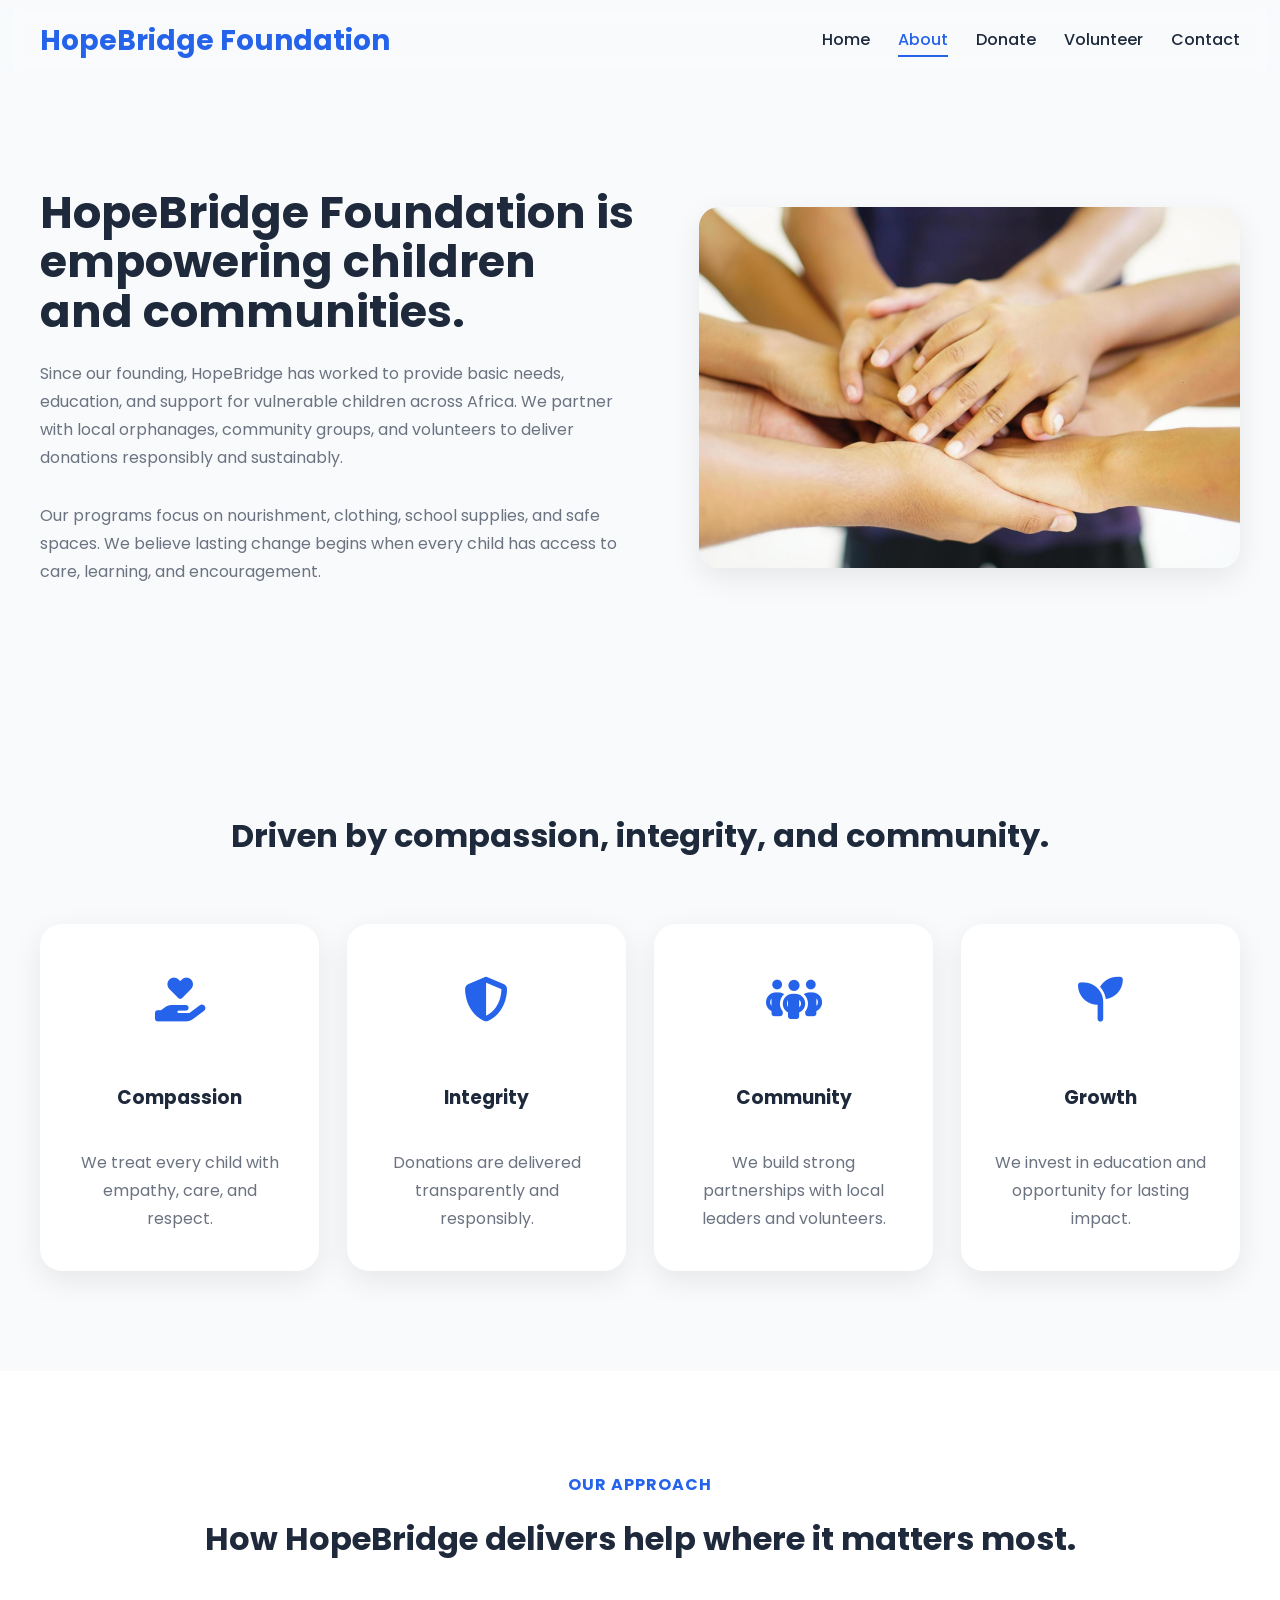
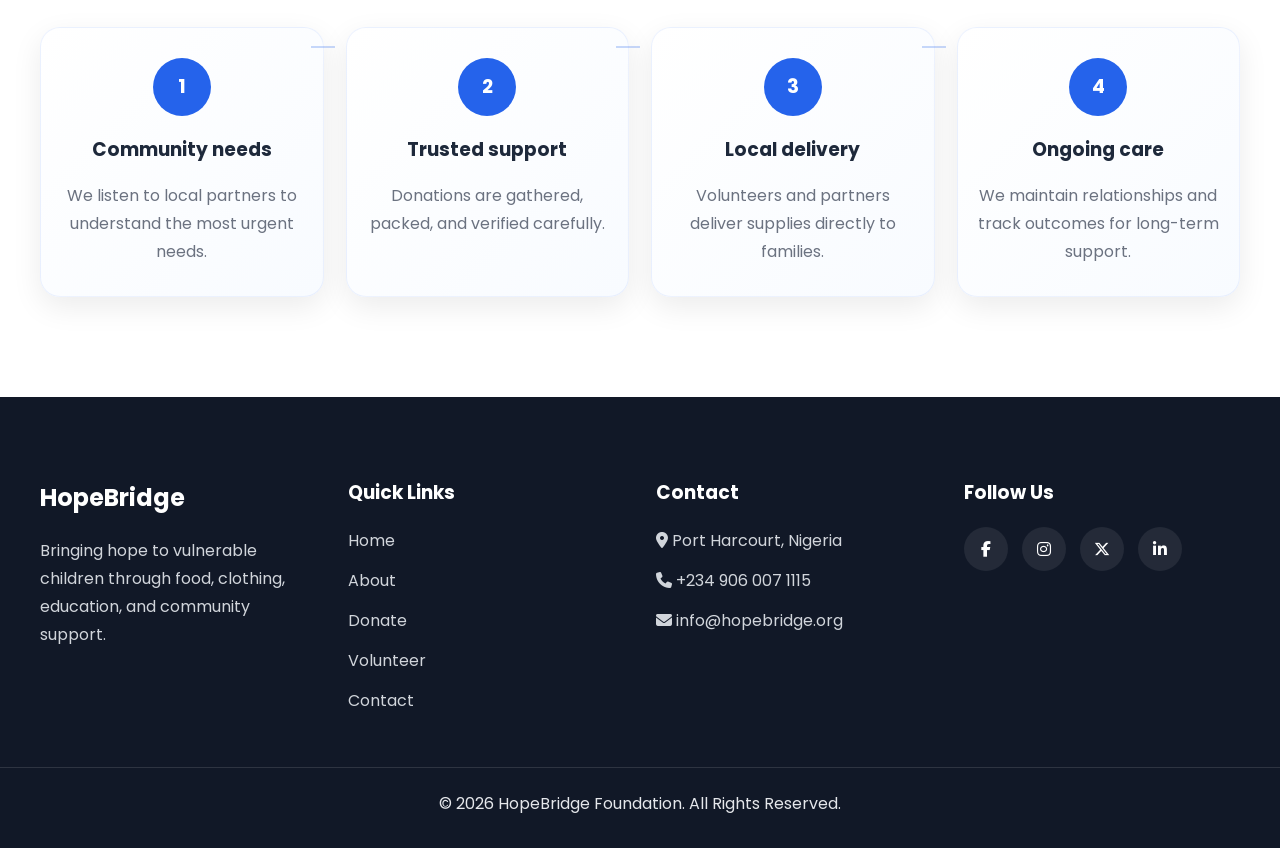
==== frontend/about.html @ f8513930 "Initial web skeleton" ====
<!DOCTYPE html>
<html lang="en">
<head>
    <meta charset="UTF-8">
    <meta name="viewport" content="width=device-width, initial-scale=1.0">
    <meta name="description" content="Learn about HopeBridge Foundation's mission, values, and impact supporting vulnerable children across Africa.">
    <title>About | HopeBridge Foundation</title>
    <link rel="stylesheet" href="https://cdnjs.cloudflare.com/ajax/libs/font-awesome/6.6.0/css/all.min.css">
    <link rel="stylesheet" href="css/style.css">
</head>
<body>
<header id="header">
    <nav class="navbar container" aria-label="Main navigation">
        <button class="menu-btn" type="button" aria-label="Toggle navigation" aria-expanded="false" aria-controls="primary-navigation">
            <i class="fa-solid fa-bars"></i>
        </button>
        <a href="index.html" class="logo">HopeBridge Foundation</a>
        <ul class="nav-links" id="primary-navigation">
            <li><a href="index.html">Home</a></li>
            <li><a class="active" href="about.html">About</a></li>
            <li><a href="donate.html">Donate</a></li>
            <li><a href="volunteer.html">Volunteer</a></li>
            <li><a href="contact.html">Contact</a></li>
        </ul>
    </nav>
</header>
<main>
    <section class="mission">
        <div class="container mission-grid">
            <div class="mission-content">
                <span></span>
                <h2>HopeBridge Foundation is empowering children and communities.</h2>
                <p>
                    Since our founding, HopeBridge has worked to provide basic needs, education, and support for vulnerable children across Africa. We partner with local orphanages, community groups, and volunteers to deliver donations responsibly and sustainably.
                </p>
                <p>
                    Our programs focus on nourishment, clothing, school supplies, and safe spaces. We believe lasting change begins when every child has access to care, learning, and encouragement.
                </p>
            </div>
            <div class="mission-image">
                <img src="images/impact.jpg" alt="Volunteers helping children" loading="lazy">
            </div>
        </div>
    </section>
    <section class="donations">
        <div class="container">
            <div class="section-title">
                <span></span>
                <h2>Driven by compassion, integrity, and community.</h2>
            </div>
            <div class="donation-grid">
                <div class="donation-card">
                    <div class="icon"><i class="fa-solid fa-hand-holding-heart"></i></div>
                    <h3>Compassion</h3>
                    <p>We treat every child with empathy, care, and respect.</p>
                </div>
                <div class="donation-card">
                    <div class="icon"><i class="fa-solid fa-shield-halved"></i></div>
                    <h3>Integrity</h3>
                    <p>Donations are delivered transparently and responsibly.</p>
                </div>
                <div class="donation-card">
                    <div class="icon"><i class="fa-solid fa-people-group"></i></div>
                    <h3>Community</h3>
                    <p>We build strong partnerships with local leaders and volunteers.</p>
                </div>
                <div class="donation-card">
                    <div class="icon"><i class="fa-solid fa-seedling"></i></div>
                    <h3>Growth</h3>
                    <p>We invest in education and opportunity for lasting impact.</p>
                </div>
            </div>
        </div>
    </section>
    <section class="how-it-works">
        <div class="container">
            <div class="section-title">
                <span>OUR APPROACH</span>
                <h2>How HopeBridge delivers help where it matters most.</h2>
            </div>
            <div class="steps">
                <div class="step">
                    <div class="step-number">1</div>
                    <h3>Community needs</h3>
                    <p>We listen to local partners to understand the most urgent needs.</p>
                </div>
                <div class="step">
                    <div class="step-number">2</div>
                    <h3>Trusted support</h3>
                    <p>Donations are gathered, packed, and verified carefully.</p>
                </div>
                <div class="step">
                    <div class="step-number">3</div>
                    <h3>Local delivery</h3>
                    <p>Volunteers and partners deliver supplies directly to families.</p>
                </div>
                <div class="step">
                    <div class="step-number">4</div>
                    <h3>Ongoing care</h3>
                    <p>We maintain relationships and track outcomes for long-term support.</p>
                </div>
            </div>
        </div>
    </section>
</main>
<footer class="footer">
    <div class="container footer-container">
        <div class="footer-col">
            <h2>HopeBridge</h2>
            <p>Bringing hope to vulnerable children through food, clothing, education, and community support.</p>
        </div>
        <div class="footer-col">
            <h3>Quick Links</h3>
            <ul>
                <li><a href="index.html">Home</a></li>
                <li><a href="about.html">About</a></li>
                <li><a href="donate.html">Donate</a></li>
                <li><a href="volunteer.html">Volunteer</a></li>
                <li><a href="contact.html">Contact</a></li>
            </ul>
        </div>
        <div class="footer-col">
            <h3>Contact</h3>
            <p><i class="fa-solid fa-location-dot"></i> Port Harcourt, Nigeria</p>
            <p><i class="fa-solid fa-phone"></i> +234 906 007 1115</p>
            <p><i class="fa-solid fa-envelope"></i> info@hopebridge.org</p>
        </div>
        <div class="footer-col">
            <h3>Follow Us</h3>
            <div class="social-icons">
                <a href="#" aria-label="Facebook"><i class="fa-brands fa-facebook-f"></i></a>
                <a href="#" aria-label="Instagram"><i class="fa-brands fa-instagram"></i></a>
                <a href="#" aria-label="Twitter"><i class="fa-brands fa-x-twitter"></i></a>
                <a href="#" aria-label="LinkedIn"><i class="fa-brands fa-linkedin-in"></i></a>
            </div>
        </div>
    </div>
    <div class="footer-bottom">
        <p>&copy; 2026 HopeBridge Foundation. All Rights Reserved.</p>
    </div>
</footer>
<script src="js/script.js"></script>
</body>
</html>
---- frontend/css/style.css ----
@import url('https://fonts.googleapis.com/css2?family=Poppins:wght@300;400;500;600;700&display=swap');

:root {
    --white: #ffffff;
    --black: #111827;
    --primary: #2563EB;
    --primary-dark: #1d4ed8;
    --secondary: #1E293B;
    --light: #F8FAFC;
    --muted: #6B7280;
    --card: #ffffff;
    --shadow: 0 10px 30px rgba(0, 0, 0, .08);
    --transition: all .3s ease;
    --section-padding: 80px 20px;
}

*, *::before, *::after {
    margin: 0;
    padding: 0;
    box-sizing: border-box;
}

html {
    scroll-behavior: smooth;
}

body {
    font-family: 'Poppins', sans-serif;
    background: var(--light);
    color: var(--secondary);
    line-height: 1.75;
}

a {
    text-decoration: none;
    color: inherit;
}

ul {
    list-style: none;
}

img {
    max-width: 100%;
    display: block;
}

button {
    background: none;
    border: none;
    font: inherit;
    cursor: pointer;
}

:focus-visible {
    outline: 3px solid var(--primary);
    outline-offset: 3px;
}

.container {
    width: min(1200px, 100% - 40px);
    margin: 0 auto;
}

header {
    background: transparent;
}

.navbar {
    display: flex;
    justify-content: space-between;
    align-items: center;
    gap: 24px;
    min-height: 80px;
    position: relative;
}

.logo {
    font-size: 1.75rem;
    font-weight: 700;
    color: var(--primary);
}

.nav-links {
    display: flex;
    gap: 28px;
    align-items: center;
}

.nav-links a {
    font-weight: 500;
    color: var(--secondary);
    transition: var(--transition);
}

.nav-links a:hover,
.nav-links a.active {
    color: var(--primary);
}

.btn,
.btn-secondary,
.btn-outline {
    display: inline-flex;
    align-items: center;
    justify-content: center;
    border-radius: 10px;
    padding: 14px 26px;
    transition: var(--transition);
    font-weight: 600;
}

.btn {
    background: var(--primary);
    color: var(--white);
}

.btn:hover {
    background: var(--primary-dark);
}

.btn-secondary {
    color: var(--white);
    border: 2px solid var(--white);
    background: transparent;
}

.btn-secondary:hover {
    background: var(--white);
    color: var(--primary);
}

.btn-outline {
    color: var(--white);
    border: 2px solid var(--white);
    background: transparent;
}

.btn-outline:hover {
    background: var(--white);
    color: var(--primary);
}

.hero {
    min-height: calc(100vh - 80px);
    background: linear-gradient(rgba(0, 0, 0, .55), rgba(0, 0, 0, .55)),
        url("../images/hero.jpg") center/cover no-repeat;
    display: flex;
    align-items: center;
}

.hero-content {
    max-width: 720px;
    color: var(--white);
    padding: 120px 0;
}

.eyebrow {
    display: inline-block;
    margin-bottom: 18px;
    color: var(--primary);
    font-weight: 700;
    letter-spacing: 1px;
    text-transform: uppercase;
}

.hero h1 {
    font-size: clamp(2.8rem, 4vw, 4.2rem);
    line-height: 1.05;
    margin-bottom: 22px;
    max-width: 760px;
}

.hero p {
    max-width: 680px;
    font-size: 1.05rem;
    margin-bottom: 32px;
    color: rgba(255, 255, 255, .92);
}

.hero-buttons {
    display: flex;
    flex-wrap: wrap;
    gap: 16px;
}

.mission {
    padding: var(--section-padding);
}

.mission-grid {
    display: grid;
    grid-template-columns: 1.05fr .95fr;
    align-items: center;
    gap: 60px;
}

.mission-image img {
    border-radius: 20px;
    box-shadow: var(--shadow);
}

.mission-content span {
    display: inline-block;
    color: var(--primary);
    font-weight: 700;
    margin-bottom: 16px;
}

.mission-content h2 {
    font-size: 2.8rem;
    margin-bottom: 24px;
    line-height: 1.1;
}

.mission-content p {
    max-width: 620px;
    margin-bottom: 30px;
    color: var(--muted);
}

.impact {
    background: linear-gradient(135deg, #f7fbff 0%, #eaf4ff 100%);
    color: var(--secondary);
    padding: 70px 0 90px;
    margin-top: -20px;
}

.impact-grid {
    display: grid;
    grid-template-columns: 1.05fr .95fr;
    gap: 48px;
    align-items: center;
}

.impact-content span {
    display: inline-block;
    color: var(--primary);
    font-weight: 700;
    margin-bottom: 16px;
    letter-spacing: 1px;
    text-transform: uppercase;
}

.impact-content h2 {
    font-size: clamp(2rem, 3vw, 2.8rem);
    margin-bottom: 18px;
    line-height: 1.15;
}

.impact-content p {
    color: var(--muted);
    margin-bottom: 16px;
}

.stats {
    display: grid;
    grid-template-columns: repeat(2, minmax(160px, 1fr));
    gap: 24px;
}

.stat-card {
    background: var(--white);
    padding: 32px 24px;
    border-radius: 20px;
    text-align: center;
    box-shadow: var(--shadow);
    border: 1px solid rgba(37, 99, 235, .08);
}

.stat-card h3 {
    font-size: 2.4rem;
    margin-bottom: 10px;
    color: var(--primary);
}

.stat-card p {
    color: var(--muted);
    font-weight: 500;
}

.section-title {
    text-align: center;
    margin-bottom: 60px;
}

.section-title span {
    display: block;
    font-weight: 700;
    color: var(--primary);
    letter-spacing: 1px;
    margin-bottom: 12px;
}

.section-title h2 {
    font-size: clamp(2rem, 2.5vw, 2.75rem);
}

.donations {
    padding: 100px 0;
    background: var(--light);
}

.donation-grid {
    display: grid;
    grid-template-columns: repeat(4, minmax(220px, 1fr));
    gap: 28px;
}

.donation-card {
    background: var(--white);
    padding: 38px 28px;
    border-radius: 22px;
    text-align: center;
    box-shadow: var(--shadow);
    transition: var(--transition);
}

.donation-card:hover {
    transform: translateY(-10px);
}

.donation-card {
    display: flex;
    flex-direction: column;
    justify-content: space-between;
    gap: 18px;
}

.donate-btn {
    margin-top: auto;
    width: 100%;
    border: none;
}

.icon {
    font-size: 2.8rem;
    color: var(--primary);
    margin-bottom: 24px;
}

.donation-card h3 {
    margin-bottom: 16px;
}

.donation-card p {
    color: var(--muted);
}

.how-it-works {
    padding: 100px 0;
    background: var(--white);
}

.steps {
    display: grid;
    grid-template-columns: repeat(4, minmax(180px, 1fr));
    gap: 22px;
}

.step {
    background: linear-gradient(135deg, #ffffff 0%, #f8fbff 100%);
    border-radius: 20px;
    padding: 30px 20px;
    text-align: center;
    box-shadow: var(--shadow);
    border: 1px solid rgba(37, 99, 235, .08);
    position: relative;
}

.step::before {
    content: "";
    position: absolute;
    top: 18px;
    right: -12px;
    width: 24px;
    height: 2px;
    background: rgba(37, 99, 235, .25);
}

.step:last-child::before {
    display: none;
}

.step-number {
    width: 58px;
    height: 58px;
    margin: 0 auto 18px;
    border-radius: 50%;
    background: var(--primary);
    color: var(--white);
    display: grid;
    place-items: center;
    font-size: 1.2rem;
    font-weight: 700;
}

.step h3 {
    margin-bottom: 15px;
}

.step p {
    color: var(--muted);
}

.stories {
    padding: 90px 0 40px;
    background: linear-gradient(135deg, #f7fbff 0%, #eaf4ff 100%);
}

.stories-grid {
    display: grid;
    grid-template-columns: repeat(3, minmax(260px, 1fr));
    gap: 30px;
}

.story-card {
    background: var(--white);
    border-radius: 20px;
    overflow: hidden;
    box-shadow: var(--shadow);
    transition: var(--transition);
}

.story-card:hover {
    transform: translateY(-10px);
}

.story-card img {
    height: 260px;
    object-fit: cover;
}

.story-content {
    padding: 24px;
}

.story-content h3 {
    margin-bottom: 14px;
}

.story-content p {
    color: var(--muted);
}

.cta {
    padding: 120px 0;
    background: linear-gradient(rgba(37, 99, 235, .92), rgba(37, 99, 235, .92)), url("../images/cta.jpeg") center/cover no-repeat;
    color: var(--white);
    text-align: center;
}

.cta h2 {
    font-size: clamp(2.5rem, 4vw, 3.2rem);
    margin-bottom: 20px;
}

.cta p {
    max-width: 680px;
    margin: 0 auto 40px;
    color: rgba(255, 255, 255, .9);
}

.cta-buttons {
    display: flex;
    justify-content: center;
    gap: 18px;
    flex-wrap: wrap;
}

.payment-modal {
    position: fixed;
    inset: 0;
    display: grid;
    place-items: center;
    z-index: 2000;
    opacity: 0;
    visibility: hidden;
    pointer-events: none;
    transition: var(--transition);
}

.payment-modal.active {
    opacity: 1;
    visibility: visible;
    pointer-events: auto;
}

.payment-modal-backdrop {
    position: absolute;
    inset: 0;
    background: rgba(15, 23, 42, .7);
}

.payment-modal-dialog {
    position: relative;
    width: min(520px, calc(100% - 24px));
    background: var(--white);
    border-radius: 24px;
    padding: 32px;
    box-shadow: var(--shadow);
    z-index: 1;
}

.modal-close {
    position: absolute;
    top: 14px;
    right: 14px;
    font-size: 1.5rem;
    color: var(--muted);
}

.payment-modal-dialog h3 {
    margin-bottom: 8px;
}

.payment-modal-dialog p {
    color: var(--muted);
    margin-bottom: 20px;
}

.payment-form {
    display: grid;
    gap: 14px;
}

.payment-form label {
    display: grid;
    gap: 8px;
    font-weight: 600;
    color: var(--secondary);
}

.payment-form input,
.payment-form select {
    width: 100%;
    padding: 12px 14px;
    border: 1px solid #d1d5db;
    border-radius: 10px;
    font: inherit;
}

.payment-submit {
    margin-top: 6px;
}

.payment-note {
    font-size: .92rem;
    margin-top: 8px;
}

.payment-success {
    display: grid;
    gap: 12px;
}

.payment-success h4 {
    color: var(--primary);
}

.footer {
    background: #111827;
    color: #E5E7EB;
    padding: 80px 0 30px;
}

.footer-container {
    display: grid;
    grid-template-columns: repeat(4, minmax(220px, 1fr));
    gap: 32px;
}

.footer-col h2,
.footer-col h3 {
    margin-bottom: 18px;
    color: var(--white);
}

.footer-col p,
.footer-col li {
    margin-bottom: 12px;
    color: #D1D5DB;
}

.footer-col a {
    color: #D1D5DB;
    transition: var(--transition);
}

.footer-col a:hover {
    color: var(--white);
}

.social-icons {
    display: flex;
    gap: 14px;
}

.social-icons a {
    width: 44px;
    height: 44px;
    display: grid;
    place-items: center;
    border-radius: 50%;
    background: rgba(255, 255, 255, .08);
    color: #fff;
}

.social-icons a:hover {
    background: var(--primary);
}

.footer-bottom {
    text-align: center;
    margin-top: 40px;
    border-top: 1px solid rgba(255, 255, 255, .12);
    padding-top: 22px;
}

#header {
    position: fixed;
    top: 0;
    left: 0;
    width: 100%;
    z-index: 1000;
    transition: var(--transition);
    backdrop-filter: blur(10px);
}

#header.sticky {
    background: rgba(255, 255, 255, .95);
    box-shadow: 0 6px 20px rgba(0, 0, 0, .08);
}

.nav-links a.active {
    color: var(--primary);
}

.nav-links a {
    position: relative;
}

.nav-links a::after {
    content: "";
    position: absolute;
    left: 0;
    bottom: -6px;
    width: 0;
    height: 2px;
    background: var(--primary);
    transition: width .3s ease;
}

.nav-links a:hover::after,
.nav-links a.active::after {
    width: 100%;
}

body {
    padding-top: 80px;
}

.menu-btn {
    display: none;
    font-size: 1.8rem;
    color: var(--secondary);
    background: rgba(255, 255, 255, .95);
    border-radius: 12px;
    padding: 10px 12px;
    margin-right: auto;
}

@media (max-width: 1024px) {
    .mission-grid,
    .stats {
        grid-template-columns: repeat(2, minmax(220px, 1fr));
    }

    .steps {
        grid-template-columns: repeat(2, minmax(220px, 1fr));
    }

    .donation-grid {
        grid-template-columns: repeat(2, minmax(220px, 1fr));
    }

    .stories-grid {
        grid-template-columns: 1fr;
    }
}

@media (max-width: 768px) {
    .menu-btn {
        display: inline-flex;
    }

    .logo {
        margin-left: 12px;
    }

    .nav-links {
        position: absolute;
        top: 80px;
        left: -100%;
        width: 100%;
        min-height: calc(100vh - 80px);
        background: rgba(255, 255, 255, .98);
        flex-direction: column;
        align-items: center;
        justify-content: flex-start;
        padding: 28px 20px;
        gap: 20px;
        box-shadow: 0 14px 28px rgba(0, 0, 0, .12);
        transition: left .3s ease;
    }

    .nav-links.active {
        left: 0;
    }

    .nav-links a {
        font-size: 1.1rem;
        color: var(--secondary);
    }

    .btn {
        display: inline-flex;
    }

    .hero {
        min-height: calc(100vh - 80px);
    }

    .hero-content {
        padding: 100px 0;
    }

    .donation-grid,
    .steps,
    .stats {
        grid-template-columns: 1fr;
    }

    .step::before {
        display: none;
    }

    .mission,
    .donations,
    .how-it-works,
    .stories,
    .cta {
        padding: 60px 0;
    }

    .footer-container {
        grid-template-columns: 1fr;
    }

    .cta-buttons {
        flex-direction: column;
    }
}
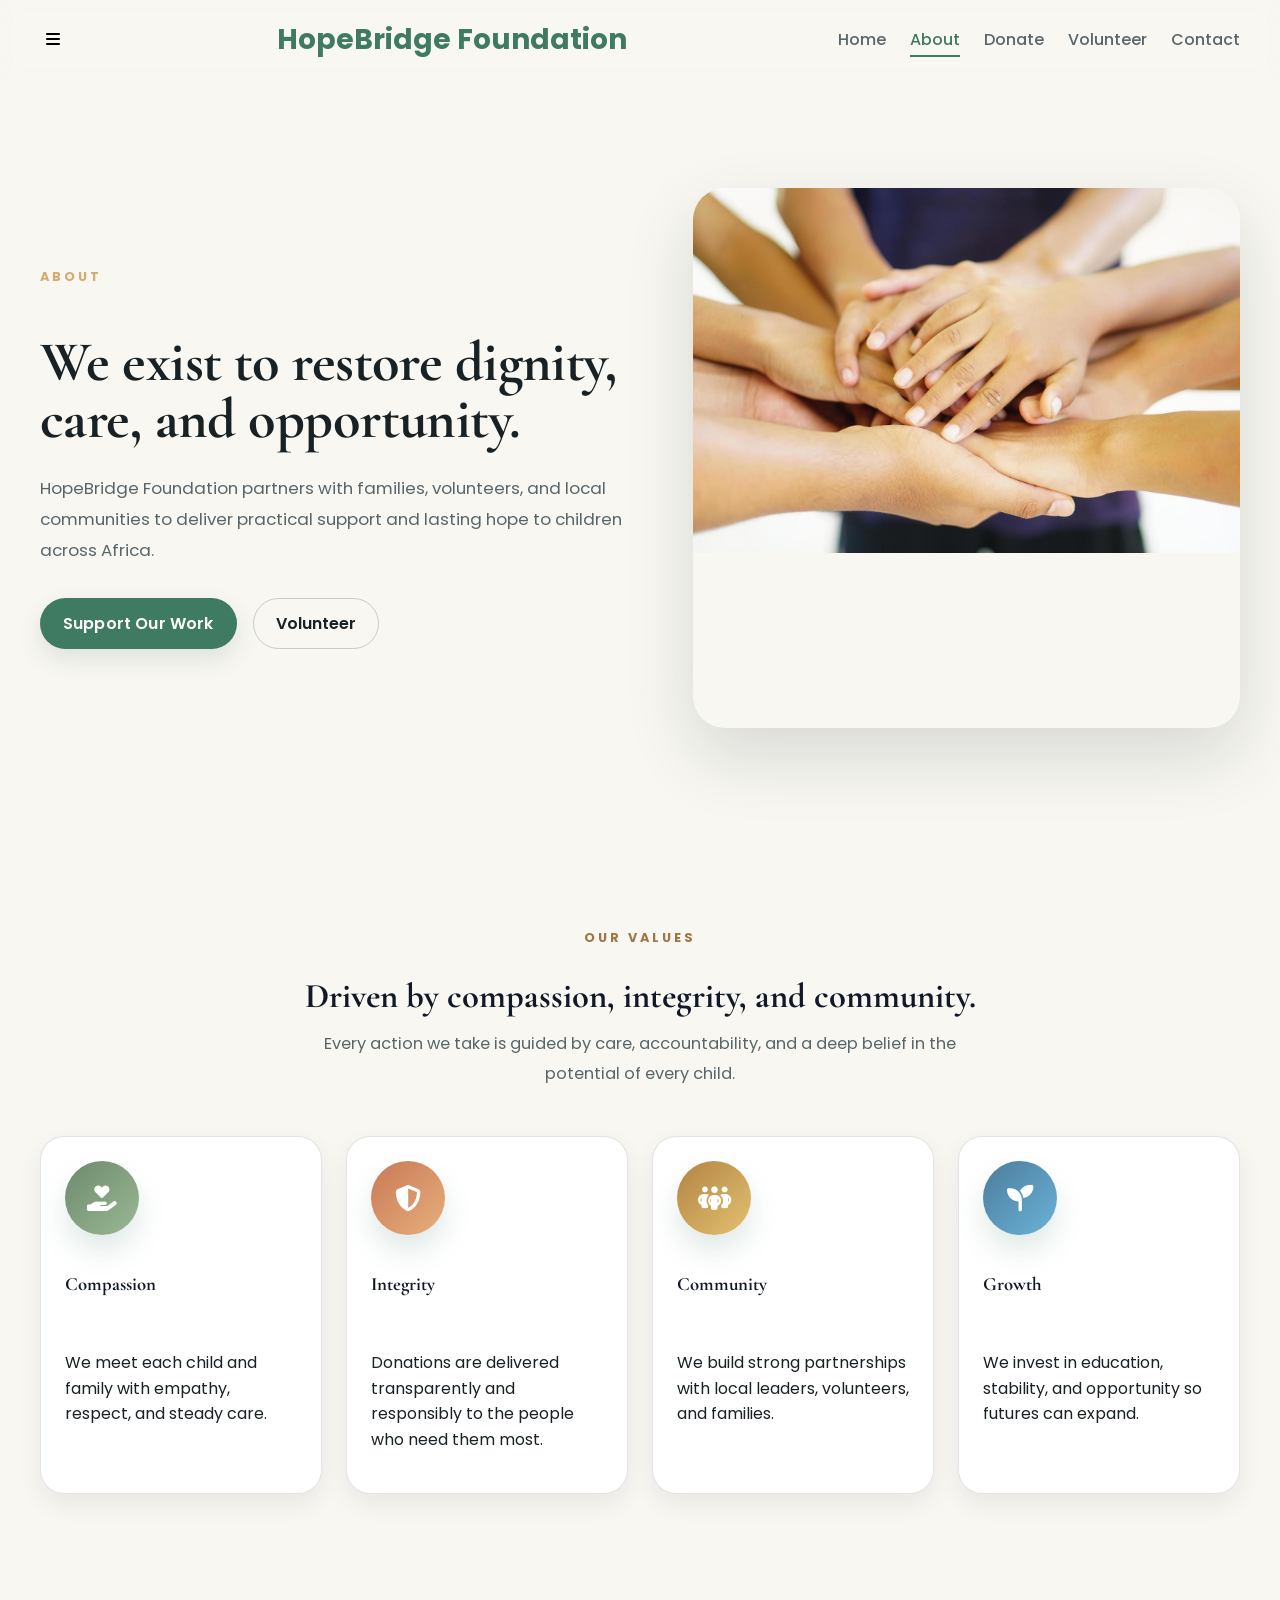
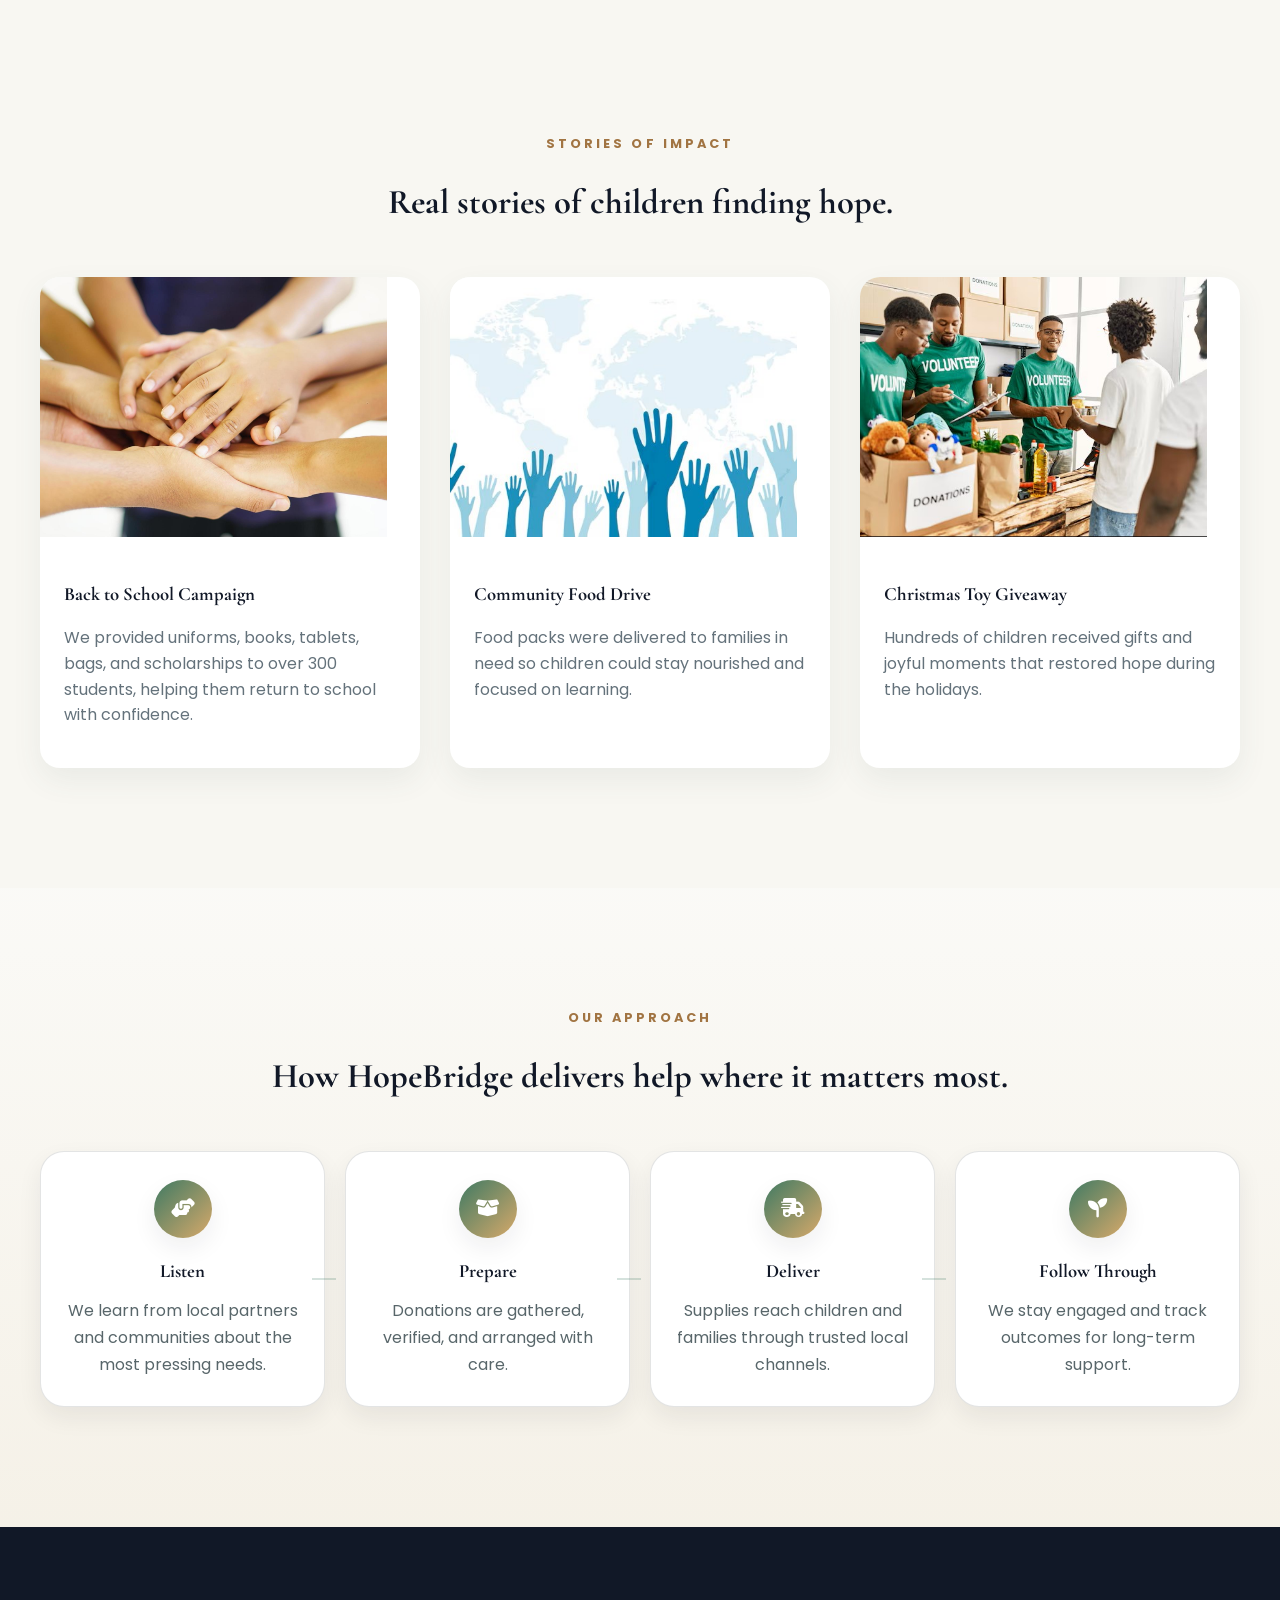
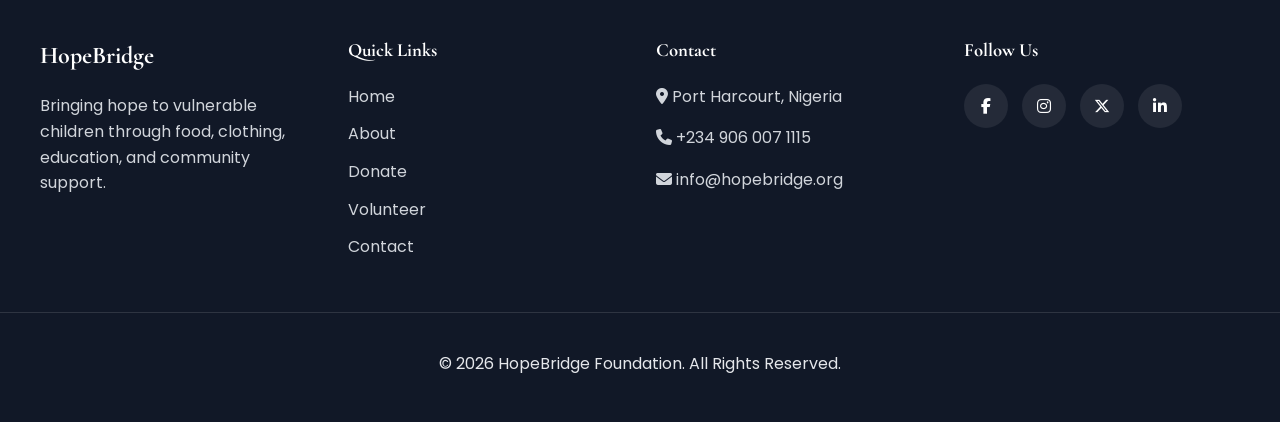
==== commit bd84aebe: "Redesigned pages" ====
--- a/frontend/about.html
+++ b/frontend/about.html
@@ -6,6 +6,7 @@
     <meta name="description" content="Learn about HopeBridge Foundation's mission, values, and impact supporting vulnerable children across Africa.">
     <title>About | HopeBridge Foundation</title>
     <link rel="stylesheet" href="https://cdnjs.cloudflare.com/ajax/libs/font-awesome/6.6.0/css/all.min.css">
+    <link href="https://fonts.googleapis.com/css2?family=Cormorant+Garamond:wght@400;600;700;800&family=Great+Vibes&display=swap" rel="stylesheet">
     <link rel="stylesheet" href="css/style.css">
 </head>
 <body>
@@ -25,79 +26,113 @@
     </nav>
 </header>
 <main>
-    <section class="mission">
-        <div class="container mission-grid">
-            <div class="mission-content">
-                <span></span>
-                <h2>HopeBridge Foundation is empowering children and communities.</h2>
-                <p>
-                    Since our founding, HopeBridge has worked to provide basic needs, education, and support for vulnerable children across Africa. We partner with local orphanages, community groups, and volunteers to deliver donations responsibly and sustainably.
-                </p>
-                <p>
-                    Our programs focus on nourishment, clothing, school supplies, and safe spaces. We believe lasting change begins when every child has access to care, learning, and encouragement.
-                </p>
+    <section class="section hero-donate">
+        <div class="container hero-donate__grid">
+            <div class="hero-donate__content fade-up">
+                <span class="section-subtitle">About</span>
+                <h1>We exist to restore dignity, care, and opportunity.</h1>
+                <p>HopeBridge Foundation partners with families, volunteers, and local communities to deliver practical support and lasting hope to children across Africa.</p>
+                <div class="hero-donate__actions">
+                    <a href="donate.html" class="btn-primary">Support Our Work</a>
+                    <a href="volunteer.html" class="btn-outline">Volunteer</a>
+                </div>
             </div>
-            <div class="mission-image">
-                <img src="images/impact.jpg" alt="Volunteers helping children" loading="lazy">
+            <div class="hero-donate__media fade-up zoom">
+                <img src="images/impact.jpg" alt="Volunteers supporting children in the community" loading="eager">
             </div>
         </div>
     </section>
-    <section class="donations">
+
+    <section class="section donate-why">
         <div class="container">
-            <div class="section-title">
-                <span></span>
+            <div class="section-title fade-up">
+                <span class="section-subtitle">Our Values</span>
                 <h2>Driven by compassion, integrity, and community.</h2>
+                <p>Every action we take is guided by care, accountability, and a deep belief in the potential of every child.</p>
             </div>
-            <div class="donation-grid">
-                <div class="donation-card">
-                    <div class="icon"><i class="fa-solid fa-hand-holding-heart"></i></div>
+            <div class="grid grid-4">
+                <article class="card card-hover feature-card fade-up">
+                    <div class="icon-circle icon-circle--sage"><i class="fa-solid fa-hand-holding-heart"></i></div>
                     <h3>Compassion</h3>
-                    <p>We treat every child with empathy, care, and respect.</p>
-                </div>
-                <div class="donation-card">
-                    <div class="icon"><i class="fa-solid fa-shield-halved"></i></div>
+                    <p>We meet each child and family with empathy, respect, and steady care.</p>
+                </article>
+                <article class="card card-hover feature-card fade-up">
+                    <div class="icon-circle icon-circle--coral"><i class="fa-solid fa-shield-halved"></i></div>
                     <h3>Integrity</h3>
-                    <p>Donations are delivered transparently and responsibly.</p>
-                </div>
-                <div class="donation-card">
-                    <div class="icon"><i class="fa-solid fa-people-group"></i></div>
+                    <p>Donations are delivered transparently and responsibly to the people who need them most.</p>
+                </article>
+                <article class="card card-hover feature-card fade-up">
+                    <div class="icon-circle icon-circle--gold"><i class="fa-solid fa-people-group"></i></div>
                     <h3>Community</h3>
-                    <p>We build strong partnerships with local leaders and volunteers.</p>
-                </div>
-                <div class="donation-card">
-                    <div class="icon"><i class="fa-solid fa-seedling"></i></div>
+                    <p>We build strong partnerships with local leaders, volunteers, and families.</p>
+                </article>
+                <article class="card card-hover feature-card fade-up">
+                    <div class="icon-circle icon-circle--blue"><i class="fa-solid fa-seedling"></i></div>
                     <h3>Growth</h3>
-                    <p>We invest in education and opportunity for lasting impact.</p>
-                </div>
+                    <p>We invest in education, stability, and opportunity so futures can expand.</p>
+                </article>
             </div>
         </div>
     </section>
-    <section class="how-it-works">
+
+    <section class="section">
         <div class="container">
-            <div class="section-title">
-                <span>OUR APPROACH</span>
+            <div class="section-title fade-up">
+                <span class="section-subtitle">Stories of Impact</span>
+                <h2>Real stories of children finding hope.</h2>
+            </div>
+            <div class="stories-grid">
+                <article class="story-card fade-up">
+                    <img src="images/impact.jpg" alt="Children with school supplies" loading="lazy">
+                    <div class="story-content">
+                        <h3>Back to School Campaign</h3>
+                        <p>We provided uniforms, books, tablets, bags, and scholarships to over 300 students, helping them return to school with confidence.</p>
+                    </div>
+                </article>
+                <article class="story-card fade-up">
+                    <img src="images/hero.jpg" alt="Food donation" loading="lazy">
+                    <div class="story-content">
+                        <h3>Community Food Drive</h3>
+                        <p>Food packs were delivered to families in need so children could stay nourished and focused on learning.</p>
+                    </div>
+                </article>
+                <article class="story-card fade-up">
+                    <img src="images/cta.jpeg" alt="Toy donation" loading="lazy">
+                    <div class="story-content">
+                        <h3>Christmas Toy Giveaway</h3>
+                        <p>Hundreds of children received gifts and joyful moments that restored hope during the holidays.</p>
+                    </div>
+                </article>
+            </div>
+        </div>
+    </section>
+
+    <section class="section process-section">
+        <div class="container">
+            <div class="section-title fade-up">
+                <span class="section-subtitle">Our Approach</span>
                 <h2>How HopeBridge delivers help where it matters most.</h2>
             </div>
-            <div class="steps">
-                <div class="step">
-                    <div class="step-number">1</div>
-                    <h3>Community needs</h3>
-                    <p>We listen to local partners to understand the most urgent needs.</p>
+            <div class="timeline fade-up">
+                <div class="timeline-step">
+                    <div class="timeline-step__icon"><i class="fa-solid fa-handshake-angle"></i></div>
+                    <h3>Listen</h3>
+                    <p>We learn from local partners and communities about the most pressing needs.</p>
                 </div>
-                <div class="step">
-                    <div class="step-number">2</div>
-                    <h3>Trusted support</h3>
-                    <p>Donations are gathered, packed, and verified carefully.</p>
+                <div class="timeline-step">
+                    <div class="timeline-step__icon"><i class="fa-solid fa-box-open"></i></div>
+                    <h3>Prepare</h3>
+                    <p>Donations are gathered, verified, and arranged with care.</p>
                 </div>
-                <div class="step">
-                    <div class="step-number">3</div>
-                    <h3>Local delivery</h3>
-                    <p>Volunteers and partners deliver supplies directly to families.</p>
+                <div class="timeline-step">
+                    <div class="timeline-step__icon"><i class="fa-solid fa-truck-fast"></i></div>
+                    <h3>Deliver</h3>
+                    <p>Supplies reach children and families through trusted local channels.</p>
                 </div>
-                <div class="step">
-                    <div class="step-number">4</div>
-                    <h3>Ongoing care</h3>
-                    <p>We maintain relationships and track outcomes for long-term support.</p>
+                <div class="timeline-step">
+                    <div class="timeline-step__icon"><i class="fa-solid fa-seedling"></i></div>
+                    <h3>Follow Through</h3>
+                    <p>We stay engaged and track outcomes for long-term support.</p>
                 </div>
             </div>
         </div>
--- a/frontend/css/style.css
+++ b/frontend/css/style.css
@@ -3,20 +3,60 @@
 :root {
     --white: #ffffff;
     --black: #111827;
-    --primary: #2563EB;
-    --primary-dark: #1d4ed8;
-    --secondary: #1E293B;
-    --light: #F8FAFC;
-    --muted: #6B7280;
+    --primary: #3f7a63;
+    --primary-dark: #2f644f;
+    --secondary: #58666a;
+    --secondary-soft: #7d8b8f;
+    --accent: #d7a96a;
+    --success: #5b7f58;
+    --warning: #c98b3f;
+    --light: #f7f8f4;
+    --offwhite: #f8f7f2;
+    --surface: #ffffff;
+    --surface-muted: #f4efe4;
+    --surface-strong: #ecf4eb;
+    --muted: #64727b;
+    --text-dark: #182124;
+    --text-light: #f7f7f2;
     --card: #ffffff;
-    --shadow: 0 10px 30px rgba(0, 0, 0, .08);
-    --transition: all .3s ease;
-    --section-padding: 80px 20px;
+    --border: rgba(24, 33, 36, .12);
+    --border-strong: rgba(24, 33, 36, .2);
+    --shadow: 0 12px 30px rgba(69, 84, 93, .08);
+    --shadow-sm: 0 10px 24px rgba(24, 33, 36, .07);
+    --shadow-md: 0 18px 42px rgba(24, 33, 36, .10);
+    --shadow-lg: 0 28px 70px rgba(24, 33, 36, .14);
+    --radius-sm: 10px;
+    --radius-md: 16px;
+    --radius-lg: 20px;
+    --radius-xl: 24px;
+    --radius-pill: 999px;
+    --space-8: 8px;
+    --space-16: 16px;
+    --space-24: 24px;
+    --space-32: 32px;
+    --space-48: 48px;
+    --space-64: 64px;
+    --space-80: 80px;
+    --space-120: 120px;
+    --transition: all .28s cubic-bezier(.2,.9,.2,1);
+    --content-max: 68ch;
+    --section-padding: 96px 20px;
+    --heading-font: 'Cormorant Garamond', serif;
+    --body-font: 'Poppins', system-ui, -apple-system, 'Segoe UI', Roboto, 'Helvetica Neue', Arial;
+    --script-font: 'Great Vibes', cursive;
+    --font-size-display: clamp(2.8rem, 4.4vw, 4.3rem);
+    --font-size-h1: clamp(2.2rem, 3.2vw, 3rem);
+    --font-size-h2: clamp(1.75rem, 2.3vw, 2.25rem);
+    --font-size-h3: 1.35rem;
+    --font-size-h4: 1.1rem;
+    --font-size-body: 1rem;
+    --font-size-small: 0.9rem;
+    --line-height-heading: 1.15;
+    --line-height-body: 1.7;
+    --letter-spacing-heading: -0.01em;
 }
 
 *, *::before, *::after {
-    margin: 0;
-    padding: 0;
     box-sizing: border-box;
 }
 
@@ -25,10 +65,55 @@
 }
 
 body {
-    font-family: 'Poppins', sans-serif;
-    background: var(--light);
-    color: var(--secondary);
-    line-height: 1.75;
+    margin: 0;
+    padding-top: 80px;
+    font-family: var(--body-font);
+    color: var(--text-dark);
+    background: var(--offwhite);
+    line-height: 1.6;
+    -webkit-font-smoothing: antialiased;
+    -moz-osx-font-smoothing: grayscale;
+    text-rendering: optimizeLegibility;
+}
+
+.page-bg {
+    position: relative;
+    z-index: 0;
+}
+
+.page-bg::before {
+    content: "";
+    position: absolute;
+    inset: 0;
+    z-index: -1;
+    pointer-events: none;
+    background-image: url("../images/hero.jpg");
+    background-repeat: no-repeat;
+    background-position: center center;
+    background-size: cover;
+    filter: blur(12px) saturate(0.7) brightness(1.2);
+    opacity: 0.08;
+}
+.page-bg::after {
+    /* subtle translucent overlay that supports backdrop blur */
+    content: "";
+    position: absolute;
+    inset: 0;
+    z-index: 0;
+    background: linear-gradient(180deg, rgba(244,247,243,0.65), rgba(244,247,243,0.8));
+    backdrop-filter: blur(4px) saturate(0.9);
+    pointer-events: none;
+}
+
+/* On the homepage we want the content to behave like other pages (no heavy site-wide blur/hero bleed) */
+body.home-page .page-bg::before,
+body.home-page .page-bg::after {
+    display: none;
+}
+
+.home-page .hero {
+    position: relative;
+    z-index: 1;
 }
 
 a {
@@ -38,6 +123,8 @@
 
 ul {
     list-style: none;
+    padding: 0;
+    margin: 0;
 }
 
 img {
@@ -45,597 +132,289 @@
     display: block;
 }
 
+button,
+input,
+textarea,
+select {
+    font: inherit;
+}
+
 button {
     background: none;
     border: none;
-    font: inherit;
     cursor: pointer;
 }
 
 :focus-visible {
-    outline: 3px solid var(--primary);
+    outline: 3px solid rgba(79, 124, 92, .28);
     outline-offset: 3px;
 }
 
 .container {
-    width: min(1200px, 100% - 40px);
+    width: min(1200px, calc(100% - 32px));
     margin: 0 auto;
 }
 
-header {
-    background: transparent;
-}
-
-.navbar {
+.section {
+    padding: var(--space-120) 0;
+}
+
+.section-title {
+    text-align: center;
+    margin: 0 auto var(--space-48);
+    max-width: 46rem;
+}
+
+.section-title--centered {
+    margin-left: auto;
+    margin-right: auto;
+    max-width: 48rem;
+}
+
+.section-subtitle {
+    display: block;
+    font-size: 0.8rem;
+    font-weight: 700;
+    letter-spacing: 0.24em;
+    text-transform: uppercase;
+    color: var(--accent);
+    margin-bottom: var(--space-16);
+}
+
+.grid {
+    display: grid;
+    gap: var(--space-24);
+}
+
+.grid-2 {
+    grid-template-columns: repeat(2, minmax(0, 1fr));
+}
+
+.grid-3 {
+    grid-template-columns: repeat(3, minmax(0, 1fr));
+}
+
+.grid-4 {
+    grid-template-columns: repeat(4, minmax(0, 1fr));
+}
+
+.card {
+    background: var(--surface);
+    border: 1px solid var(--border);
+    border-radius: var(--radius-xl);
+    box-shadow: var(--shadow-sm);
+    padding: var(--space-24);
+}
+
+.card-hover {
+    transition: transform .3s ease, box-shadow .3s ease, border-color .3s ease;
+}
+
+.card-hover:hover,
+.card-hover:focus-within {
+    transform: translateY(-8px);
+    box-shadow: var(--shadow-md);
+    border-color: var(--border-strong);
+}
+
+.feature-card {
     display: flex;
-    justify-content: space-between;
+    flex-direction: column;
+    gap: var(--space-16);
+}
+
+.donation-card {
+    position: relative;
+    overflow: hidden;
+}
+
+.donation-card::before {
+    content: "";
+    position: absolute;
+    inset: 0 0 auto 0;
+    height: 4px;
+    background: linear-gradient(90deg, var(--primary) 0%, var(--accent) 100%);
+}
+
+.btn,
+.btn-primary {
+    display: inline-flex;
     align-items: center;
-    gap: 24px;
-    min-height: 80px;
-    position: relative;
-}
-
-.logo {
-    font-size: 1.75rem;
-    font-weight: 700;
+    justify-content: center;
+    gap: var(--space-8);
+    border-radius: var(--radius-pill);
+    padding: 12px 22px;
+    transition: var(--transition);
+    font-weight: 600;
+    letter-spacing: 0.01em;
+    border: 1px solid transparent;
+    background: var(--primary);
+    color: var(--white);
+    box-shadow: 0 10px 24px rgba(47, 70, 58, .12);
+}
+
+.btn:hover,
+.btn:focus-visible,
+.btn-primary:hover,
+.btn-primary:focus-visible {
+    background: var(--primary-dark);
+    transform: translateY(-2px);
+    box-shadow: 0 14px 30px rgba(47, 70, 58, .16);
+}
+
+.btn:active,
+.btn-primary:active {
+    transform: translateY(0);
+}
+
+.btn-secondary {
+    display: inline-flex;
+    align-items: center;
+    justify-content: center;
+    border-radius: var(--radius-pill);
+    padding: 12px 22px;
+    transition: var(--transition);
+    font-weight: 600;
     color: var(--primary);
-}
-
-.nav-links {
-    display: flex;
-    gap: 28px;
-    align-items: center;
-}
-
-.nav-links a {
-    font-weight: 500;
-    color: var(--secondary);
-    transition: var(--transition);
-}
-
-.nav-links a:hover,
-.nav-links a.active {
-    color: var(--primary);
-}
-
-.btn,
-.btn-secondary,
+    background: rgba(63, 122, 99, .08);
+    border: 1px solid rgba(63, 122, 99, .14);
+}
+
+.btn-secondary:hover,
+.btn-secondary:focus-visible {
+    background: rgba(63, 122, 99, .12);
+    transform: translateY(-2px);
+}
+
 .btn-outline {
     display: inline-flex;
     align-items: center;
     justify-content: center;
-    border-radius: 10px;
-    padding: 14px 26px;
+    border-radius: var(--radius-pill);
+    padding: 12px 22px;
     transition: var(--transition);
     font-weight: 600;
-}
-
-.btn {
-    background: var(--primary);
-    color: var(--white);
-}
-
-.btn:hover {
-    background: var(--primary-dark);
-}
-
-.btn-secondary {
-    color: var(--white);
-    border: 2px solid var(--white);
+    color: var(--text-dark);
     background: transparent;
-}
-
-.btn-secondary:hover {
-    background: var(--white);
+    border: 1px solid var(--border-strong);
+}
+
+.btn-outline:hover,
+.btn-outline:focus-visible {
+    background: var(--surface);
+    border-color: var(--primary);
     color: var(--primary);
-}
-
-.btn-outline {
-    color: var(--white);
-    border: 2px solid var(--white);
+    transform: translateY(-2px);
+}
+
+.btn-text {
+    display: inline-flex;
+    align-items: center;
+    gap: var(--space-8);
+    padding: 0;
+    font-weight: 600;
+    color: var(--primary);
     background: transparent;
-}
-
-.btn-outline:hover {
-    background: var(--white);
-    color: var(--primary);
-}
-
-.hero {
-    min-height: calc(100vh - 80px);
-    background: linear-gradient(rgba(0, 0, 0, .55), rgba(0, 0, 0, .55)),
-        url("../images/hero.jpg") center/cover no-repeat;
-    display: flex;
-    align-items: center;
-}
-
-.hero-content {
-    max-width: 720px;
-    color: var(--white);
-    padding: 120px 0;
-}
-
-.eyebrow {
-    display: inline-block;
-    margin-bottom: 18px;
-    color: var(--primary);
-    font-weight: 700;
-    letter-spacing: 1px;
-    text-transform: uppercase;
-}
-
-.hero h1 {
-    font-size: clamp(2.8rem, 4vw, 4.2rem);
-    line-height: 1.05;
-    margin-bottom: 22px;
-    max-width: 760px;
-}
-
-.hero p {
-    max-width: 680px;
-    font-size: 1.05rem;
-    margin-bottom: 32px;
-    color: rgba(255, 255, 255, .92);
-}
-
-.hero-buttons {
-    display: flex;
-    flex-wrap: wrap;
-    gap: 16px;
-}
-
-.mission {
-    padding: var(--section-padding);
-}
-
-.mission-grid {
-    display: grid;
-    grid-template-columns: 1.05fr .95fr;
-    align-items: center;
-    gap: 60px;
-}
-
-.mission-image img {
-    border-radius: 20px;
-    box-shadow: var(--shadow);
-}
-
-.mission-content span {
-    display: inline-block;
-    color: var(--primary);
-    font-weight: 700;
-    margin-bottom: 16px;
-}
-
-.mission-content h2 {
-    font-size: 2.8rem;
-    margin-bottom: 24px;
-    line-height: 1.1;
-}
-
-.mission-content p {
-    max-width: 620px;
-    margin-bottom: 30px;
-    color: var(--muted);
-}
-
-.impact {
-    background: linear-gradient(135deg, #f7fbff 0%, #eaf4ff 100%);
-    color: var(--secondary);
-    padding: 70px 0 90px;
-    margin-top: -20px;
-}
-
-.impact-grid {
-    display: grid;
-    grid-template-columns: 1.05fr .95fr;
-    gap: 48px;
-    align-items: center;
-}
-
-.impact-content span {
-    display: inline-block;
-    color: var(--primary);
-    font-weight: 700;
-    margin-bottom: 16px;
-    letter-spacing: 1px;
-    text-transform: uppercase;
-}
-
-.impact-content h2 {
-    font-size: clamp(2rem, 3vw, 2.8rem);
-    margin-bottom: 18px;
-    line-height: 1.15;
-}
-
-.impact-content p {
-    color: var(--muted);
-    margin-bottom: 16px;
-}
-
-.stats {
-    display: grid;
-    grid-template-columns: repeat(2, minmax(160px, 1fr));
-    gap: 24px;
-}
-
-.stat-card {
-    background: var(--white);
-    padding: 32px 24px;
-    border-radius: 20px;
-    text-align: center;
-    box-shadow: var(--shadow);
-    border: 1px solid rgba(37, 99, 235, .08);
-}
-
-.stat-card h3 {
-    font-size: 2.4rem;
-    margin-bottom: 10px;
-    color: var(--primary);
-}
-
-.stat-card p {
-    color: var(--muted);
-    font-weight: 500;
-}
-
-.section-title {
-    text-align: center;
-    margin-bottom: 60px;
-}
-
-.section-title span {
-    display: block;
-    font-weight: 700;
-    color: var(--primary);
-    letter-spacing: 1px;
-    margin-bottom: 12px;
-}
-
-.section-title h2 {
-    font-size: clamp(2rem, 2.5vw, 2.75rem);
-}
-
-.donations {
-    padding: 100px 0;
-    background: var(--light);
-}
-
-.donation-grid {
-    display: grid;
-    grid-template-columns: repeat(4, minmax(220px, 1fr));
-    gap: 28px;
-}
-
-.donation-card {
-    background: var(--white);
-    padding: 38px 28px;
-    border-radius: 22px;
-    text-align: center;
-    box-shadow: var(--shadow);
-    transition: var(--transition);
-}
-
-.donation-card:hover {
-    transform: translateY(-10px);
-}
-
-.donation-card {
-    display: flex;
-    flex-direction: column;
-    justify-content: space-between;
-    gap: 18px;
-}
-
-.donate-btn {
-    margin-top: auto;
-    width: 100%;
-    border: none;
-}
-
-.icon {
-    font-size: 2.8rem;
-    color: var(--primary);
-    margin-bottom: 24px;
-}
-
-.donation-card h3 {
-    margin-bottom: 16px;
-}
-
-.donation-card p {
-    color: var(--muted);
-}
-
-.how-it-works {
-    padding: 100px 0;
-    background: var(--white);
-}
-
-.steps {
-    display: grid;
-    grid-template-columns: repeat(4, minmax(180px, 1fr));
-    gap: 22px;
-}
-
-.step {
-    background: linear-gradient(135deg, #ffffff 0%, #f8fbff 100%);
-    border-radius: 20px;
-    padding: 30px 20px;
-    text-align: center;
-    box-shadow: var(--shadow);
-    border: 1px solid rgba(37, 99, 235, .08);
-    position: relative;
-}
-
-.step::before {
-    content: "";
-    position: absolute;
-    top: 18px;
-    right: -12px;
-    width: 24px;
-    height: 2px;
-    background: rgba(37, 99, 235, .25);
-}
-
-.step:last-child::before {
-    display: none;
-}
-
-.step-number {
-    width: 58px;
-    height: 58px;
-    margin: 0 auto 18px;
-    border-radius: 50%;
-    background: var(--primary);
-    color: var(--white);
-    display: grid;
-    place-items: center;
-    font-size: 1.2rem;
-    font-weight: 700;
-}
-
-.step h3 {
-    margin-bottom: 15px;
-}
-
-.step p {
-    color: var(--muted);
-}
-
-.stories {
-    padding: 90px 0 40px;
-    background: linear-gradient(135deg, #f7fbff 0%, #eaf4ff 100%);
-}
-
-.stories-grid {
-    display: grid;
-    grid-template-columns: repeat(3, minmax(260px, 1fr));
-    gap: 30px;
-}
-
-.story-card {
-    background: var(--white);
-    border-radius: 20px;
-    overflow: hidden;
-    box-shadow: var(--shadow);
-    transition: var(--transition);
-}
-
-.story-card:hover {
-    transform: translateY(-10px);
-}
-
-.story-card img {
-    height: 260px;
-    object-fit: cover;
-}
-
-.story-content {
-    padding: 24px;
-}
-
-.story-content h3 {
-    margin-bottom: 14px;
-}
-
-.story-content p {
-    color: var(--muted);
-}
-
-.cta {
-    padding: 120px 0;
-    background: linear-gradient(rgba(37, 99, 235, .92), rgba(37, 99, 235, .92)), url("../images/cta.jpeg") center/cover no-repeat;
-    color: var(--white);
-    text-align: center;
-}
-
-.cta h2 {
-    font-size: clamp(2.5rem, 4vw, 3.2rem);
-    margin-bottom: 20px;
-}
-
-.cta p {
-    max-width: 680px;
-    margin: 0 auto 40px;
-    color: rgba(255, 255, 255, .9);
-}
-
-.cta-buttons {
-    display: flex;
-    justify-content: center;
-    gap: 18px;
-    flex-wrap: wrap;
-}
-
-.payment-modal {
-    position: fixed;
-    inset: 0;
-    display: grid;
-    place-items: center;
-    z-index: 2000;
-    opacity: 0;
-    visibility: hidden;
-    pointer-events: none;
-    transition: var(--transition);
-}
-
-.payment-modal.active {
-    opacity: 1;
-    visibility: visible;
-    pointer-events: auto;
-}
-
-.payment-modal-backdrop {
-    position: absolute;
-    inset: 0;
-    background: rgba(15, 23, 42, .7);
-}
-
-.payment-modal-dialog {
-    position: relative;
-    width: min(520px, calc(100% - 24px));
-    background: var(--white);
-    border-radius: 24px;
-    padding: 32px;
-    box-shadow: var(--shadow);
-    z-index: 1;
-}
-
-.modal-close {
-    position: absolute;
-    top: 14px;
-    right: 14px;
-    font-size: 1.5rem;
-    color: var(--muted);
-}
-
-.payment-modal-dialog h3 {
-    margin-bottom: 8px;
-}
-
-.payment-modal-dialog p {
-    color: var(--muted);
-    margin-bottom: 20px;
-}
-
-.payment-form {
-    display: grid;
-    gap: 14px;
-}
-
-.payment-form label {
-    display: grid;
-    gap: 8px;
-    font-weight: 600;
-    color: var(--secondary);
-}
-
-.payment-form input,
-.payment-form select {
+    border: 0;
+    box-shadow: none;
+}
+
+.btn-text:hover,
+.btn-text:focus-visible {
+    color: var(--primary-dark);
+    transform: translateY(-1px);
+}
+
+.btn:disabled,
+.btn-primary:disabled,
+.btn-secondary:disabled,
+.btn-outline:disabled {
+    opacity: .6;
+    cursor: not-allowed;
+    transform: none;
+    box-shadow: none;
+}
+
+input,
+textarea,
+select {
     width: 100%;
     padding: 12px 14px;
-    border: 1px solid #d1d5db;
-    border-radius: 10px;
-    font: inherit;
-}
-
-.payment-submit {
-    margin-top: 6px;
-}
-
-.payment-note {
-    font-size: .92rem;
-    margin-top: 8px;
-}
-
-.payment-success {
-    display: grid;
-    gap: 12px;
-}
-
-.payment-success h4 {
-    color: var(--primary);
-}
-
-.footer {
-    background: #111827;
-    color: #E5E7EB;
-    padding: 80px 0 30px;
-}
-
-.footer-container {
-    display: grid;
-    grid-template-columns: repeat(4, minmax(220px, 1fr));
-    gap: 32px;
-}
-
-.footer-col h2,
-.footer-col h3 {
-    margin-bottom: 18px;
-    color: var(--white);
-}
-
-.footer-col p,
-.footer-col li {
-    margin-bottom: 12px;
-    color: #D1D5DB;
-}
-
-.footer-col a {
-    color: #D1D5DB;
-    transition: var(--transition);
-}
-
-.footer-col a:hover {
-    color: var(--white);
-}
-
-.social-icons {
-    display: flex;
-    gap: 14px;
-}
-
-.social-icons a {
-    width: 44px;
-    height: 44px;
-    display: grid;
-    place-items: center;
-    border-radius: 50%;
-    background: rgba(255, 255, 255, .08);
-    color: #fff;
-}
-
-.social-icons a:hover {
-    background: var(--primary);
-}
-
-.footer-bottom {
-    text-align: center;
-    margin-top: 40px;
-    border-top: 1px solid rgba(255, 255, 255, .12);
-    padding-top: 22px;
-}
-
-#header {
-    position: fixed;
-    top: 0;
-    left: 0;
-    width: 100%;
-    z-index: 1000;
-    transition: var(--transition);
-    backdrop-filter: blur(10px);
-}
-
-#header.sticky {
-    background: rgba(255, 255, 255, .95);
-    box-shadow: 0 6px 20px rgba(0, 0, 0, .08);
-}
-
-.nav-links a.active {
-    color: var(--primary);
-}
-
+    border: 1px solid var(--border);
+    border-radius: var(--radius-sm);
+    background: var(--surface);
+    color: var(--text-dark);
+}
+
+input:focus,
+textarea:focus,
+select:focus {
+    border-color: var(--primary);
+    box-shadow: 0 0 0 3px rgba(63, 122, 99, .14);
+    outline: none;
+}
+
+textarea {
+    min-height: 120px;
+    resize: vertical;
+}
+
+input[type="checkbox"] {
+    width: auto;
+    accent-color: var(--primary);
+}
+
+.sr-only {
+    position: absolute;
+    width: 1px;
+    height: 1px;
+    padding: 0;
+    margin: -1px;
+    overflow: hidden;
+    clip: rect(0, 0, 0, 0);
+    white-space: nowrap;
+    border: 0;
+}
+
+.fade-up,
+.fade-in,
+.zoom,
+.slide-left,
+.slide-right {
+    opacity: 0;
+    transition: opacity .7s ease, transform .7s ease;
+}
+
+.fade-up {
+    transform: translateY(24px);
+}
+
+.fade-in {
+    transform: translateY(0);
+}
+
+.zoom {
+    transform: scale(.96);
+}
+
+.slide-left {
+    transform: translateX(-24px);
+}
+
+.slide-right {
+    transform: translateX(24px);
+}
+
+.fade-up.is-visible,
+.fade-in.is-visible,
+.zoom.is-visible,
+.slide-left.is-visible,
+.slide-right.is-visible {
+    opacity: 1;
+    transform: translate(0, 0) scale(1);
+}
+
+/* Animated underline fallback present earlier */
 .nav-links a {
     position: relative;
 }
@@ -656,11 +435,1168 @@
     width: 100%;
 }
 
-body {
-    padding-top: 80px;
-}
-
-.menu-btn {
+/* story cards */
+.story-card {
+    background: var(--white);
+    border-radius: 20px;
+    overflow: hidden;
+    box-shadow: var(--shadow);
+    transition: var(--transition);
+}
+
+.story-card:hover {
+    transform: translateY(-10px);
+}
+
+.story-card img {
+    height: 260px;
+    aspect-ratio: 4 / 3;
+    object-fit: cover;
+}
+
+.story-content {
+    padding: 24px;
+}
+
+.story-content h3 {
+    margin-bottom: 14px;
+}
+
+.story-content p {
+    color: var(--muted);
+    max-width: 42rem;
+}
+
+header {
+    background: transparent;
+}
+
+.navbar {
+    display: flex;
+    justify-content: space-between;
+    align-items: center;
+    gap: 24px;
+    min-height: 80px;
+    position: relative;
+}
+
+.logo {
+    font-size: 1.75rem;
+    font-weight: 700;
+    color: var(--primary);
+}
+
+.nav-links {
+    display: flex;
+    gap: 24px;
+    align-items: center;
+}
+
+.nav-links a,
+.nav-cta {
+    font-weight: 500;
+    color: var(--secondary);
+    transition: var(--transition);
+}
+
+.nav-links a:hover,
+.nav-links a:focus-visible,
+.nav-links a.active {
+    color: var(--primary);
+}
+
+.nav-cta {
+    display: inline-flex;
+    align-items: center;
+    justify-content: center;
+    padding: 10px 18px;
+    border-radius: 999px;
+    background: var(--primary);
+    color: var(--white);
+    box-shadow: 0 8px 22px rgba(47, 70, 58, .12);
+    font-weight: 600;
+    letter-spacing: .01em;
+}
+
+.nav-cta:hover,
+.nav-cta:focus-visible {
+    background: var(--primary-dark);
+    color: var(--white);
+    transform: translateY(-2px);
+}
+
+.hero {
+    min-height: calc(100vh - 80px);
+    padding: 150px 0 120px;
+    /* restored darker overlay from previous design */
+    background: linear-gradient(rgba(10, 23, 20, .62), rgba(10, 23, 20, .62)),
+        url("../images/hero.jpg") center/cover no-repeat;
+    display: flex;
+    align-items: center;
+}
+
+.hero-content {
+    max-width: 760px;
+    color: var(--white);
+    padding: 40px 0;
+    /* Use serif headings for hero text */
+    font-family: var(--heading-font);
+    line-height: 1.35;
+}
+
+/* Ensure the single .script span matches the serif hero styling */
+.hero .script {
+    display: inline-block;
+    font-family: var(--heading-font);
+    color: var(--white);
+}
+
+/* Apply serif heading across the site for consistency */
+h1, h2, h3, h4, h5 {
+    font-family: var(--heading-font);
+    color: var(--black);
+}
+
+/* Section titles use primary accent */
+.section-title h2,
+.section-title span {
+    color: var(--primary);
+}
+
+.eyebrow {
+    display: inline-block;
+    margin-bottom: 18px;
+    color: #cde4d1;
+    font-weight: 800;
+    letter-spacing: 1.5px;
+    font-size: 0.95rem;
+    text-transform: uppercase;
+}
+
+.hero h1 {
+    /* hero headings: serif, larger and bolder for emphasis */
+    font-family: var(--heading-font);
+    font-weight: 700;
+    font-size: clamp(3.2rem, 5vw, 5.2rem);
+    line-height: 1.02;
+    margin-bottom: 22px;
+    max-width: 760px;
+    letter-spacing: -0.02em;
+}
+
+.hero .script { display: none; }
+
+.hero p {
+    max-width: var(--content-max);
+    font-size: 1.15rem;
+    margin-bottom: 32px;
+    color: rgba(255, 255, 255, .92);
+    line-height: 1.75;
+}
+
+.hero-buttons {
+    display: flex;
+    flex-wrap: wrap;
+    gap: 16px;
+}
+
+/* Stronger CTAs in the hero to match headline scale */
+.hero .hero-buttons .btn,
+.hero .hero-buttons .btn-secondary,
+.hero .hero-buttons .btn-outline {
+    padding: 16px 34px;
+    font-size: 1.02rem;
+    font-weight: 700;
+    border-radius: 999px;
+}
+
+/* Slightly larger nav CTA for balance */
+.nav-cta {
+    padding: 12px 22px;
+    font-size: 1rem;
+}
+
+.mission {
+    padding: var(--section-padding);
+}
+
+.mission-grid {
+    display: grid;
+    grid-template-columns: 1.05fr .95fr;
+    align-items: center;
+    gap: 60px;
+}
+
+.mission-image img {
+    border-radius: 24px;
+    box-shadow: var(--shadow);
+    aspect-ratio: 4 / 3;
+    object-fit: cover;
+}
+
+.mission-content span {
+    display: inline-block;
+    color: var(--primary);
+    font-weight: 700;
+    margin-bottom: 16px;
+}
+
+.mission-content h2 {
+    font-family: var(--heading-font);
+    font-size: 2.6rem;
+    margin-bottom: 24px;
+    line-height: 1.08;
+    color: var(--black);
+}
+
+.mission-content p {
+    max-width: var(--content-max);
+    margin-bottom: 30px;
+    color: var(--muted);
+    line-height: 1.6;
+}
+
+.impact {
+    background: linear-gradient(135deg, var(--surface-strong) 0%, #f6fbf5 100%);
+    color: var(--secondary);
+    padding: 120px 0 130px;
+    margin-top: -20px;
+}
+
+.impact-grid {
+    display: grid;
+    grid-template-columns: 1.05fr .95fr;
+    gap: 60px;
+    align-items: center;
+}
+
+.impact-content span {
+    display: inline-block;
+    color: var(--primary);
+    font-weight: 700;
+    margin-bottom: 16px;
+    letter-spacing: 1px;
+    text-transform: uppercase;
+}
+
+.impact-content h2 {
+    font-family: var(--heading-font);
+    font-size: clamp(2rem, 3vw, 2.8rem);
+    margin-bottom: 18px;
+    line-height: 1.12;
+}
+
+.impact-content p {
+    color: var(--muted);
+    margin-bottom: 16px;
+    max-width: var(--content-max);
+    line-height: 1.6;
+}
+
+.stats {
+    display: grid;
+    grid-template-columns: repeat(2, minmax(160px, 1fr));
+    gap: 26px;
+}
+
+.stat-card {
+    background: var(--white);
+    padding: 36px 28px;
+    border-radius: 24px;
+    text-align: center;
+    box-shadow: var(--shadow);
+    border: 1px solid var(--border);
+}
+
+.stat-card h3 {
+    font-size: 2.4rem;
+    margin-bottom: 10px;
+    color: var(--primary);
+}
+
+.stat-card p {
+    color: var(--muted);
+    font-weight: 500;
+}
+
+.section-title h2 {
+    font-size: var(--font-size-h2);
+    line-height: var(--line-height-heading);
+    margin-bottom: var(--space-16);
+}
+
+.section-title span {
+    color: var(--accent);
+}
+
+.donations {
+    padding: 120px 0;
+    background: var(--offwhite);
+}
+
+.section-title {
+    text-align: center;
+    margin: 0 auto 56px;
+    max-width: 46rem;
+}
+
+.section-title span {
+    display: block;
+    font-weight: 700;
+    color: #a17442;
+    letter-spacing: .24em;
+    margin-bottom: 14px;
+    text-transform: uppercase;
+    font-size: .8rem;
+}
+
+.section-title h2 {
+    font-size: clamp(2.1rem, 2.7vw, 2.9rem);
+    line-height: 1.1;
+    margin-bottom: 14px;
+    color: var(--black);
+}
+
+.section-title p {
+    color: var(--secondary);
+    font-size: 1.02rem;
+    line-height: 1.8;
+    margin: 0 auto;
+    max-width: 40rem;
+}
+
+.section-title--centered {
+    margin-left: auto;
+    margin-right: auto;
+    max-width: 48rem;
+}
+
+.help-grid {
+    display: grid;
+    grid-template-columns: repeat(2, minmax(0, 1fr));
+    gap: 28px;
+    align-items: stretch;
+}
+
+.help-card {
+    position: relative;
+    background: rgba(255, 255, 255, .94);
+    border-radius: var(--radius-xl);
+    padding: 32px 28px;
+    overflow: hidden;
+    box-shadow: var(--shadow-sm);
+    border: 1px solid var(--border);
+    display: flex;
+    flex-direction: column;
+    gap: 22px;
+    transition: transform .3s ease, box-shadow .3s ease, border-color .3s ease;
+}
+
+.help-card::before {
+    content: "";
+    position: absolute;
+    inset: 0 0 auto 0;
+    height: 4px;
+    background: linear-gradient(90deg, var(--primary) 0%, var(--accent) 100%);
+}
+
+.help-card:hover,
+.help-card:focus-within {
+    transform: translateY(-8px);
+    box-shadow: var(--shadow-md);
+    border-color: var(--border-strong);
+}
+
+.help-card-icon {
+    position: relative;
+    z-index: 1;
+}
+
+.icon-circle {
+    width: 74px;
+    height: 74px;
+    display: grid;
+    place-items: center;
+    border-radius: 50%;
+    color: var(--white);
+    box-shadow: 0 16px 28px rgba(63, 122, 99, .16);
+    font-size: 1.65rem;
+    transition: transform .35s ease, box-shadow .35s ease;
+}
+
+.help-card:hover .icon-circle {
+    transform: scale(1.06) rotate(-4deg);
+}
+
+.icon-circle--blue {
+    background: linear-gradient(135deg, #4d7b9b 0%, #6ab4d9 100%);
+}
+
+.icon-circle--coral {
+    background: linear-gradient(135deg, #c97856 0%, #e7b07c 100%);
+}
+
+.icon-circle--sage {
+    background: linear-gradient(135deg, #6c8b6d 0%, #9bb894 100%);
+}
+
+.icon-circle--gold {
+    background: linear-gradient(135deg, #b18445 0%, #e4c16f 100%);
+}
+
+.help-card h3 {
+    margin: 0;
+    font-size: 1.42rem;
+    line-height: 1.2;
+}
+
+.help-card p {
+    color: var(--secondary);
+    line-height: 1.75;
+    max-width: 38rem;
+    margin: 0;
+    font-size: .98rem;
+}
+
+.help-card-actions {
+    display: flex;
+    flex-wrap: wrap;
+    gap: 14px;
+    align-items: center;
+    margin-top: auto;
+    padding-top: 6px;
+}
+
+.help-card-actions .btn {
+    min-width: 145px;
+    padding: 12px 20px;
+}
+
+.hero-donate {
+    padding-top: calc(var(--space-120) - 12px);
+    padding-bottom: var(--space-80);
+}
+
+.hero-donate__grid {
+    display: grid;
+    grid-template-columns: 1.05fr 0.95fr;
+    gap: 48px;
+    align-items: center;
+}
+
+.hero-donate__content h1 {
+    font-family: var(--heading-font);
+    font-size: var(--font-size-display);
+    line-height: 1.02;
+    margin-bottom: var(--space-24);
+    color: var(--text-dark);
+    letter-spacing: var(--letter-spacing-heading);
+}
+
+.hero-donate__content p {
+    font-size: 1.05rem;
+    color: var(--secondary);
+    line-height: 1.85;
+    max-width: 42rem;
+    margin-bottom: var(--space-32);
+}
+
+.hero-donate__actions {
+    display: flex;
+    flex-wrap: wrap;
+    gap: 16px;
+}
+
+.hero-donate__media {
+    position: relative;
+    border-radius: 32px;
+    overflow: hidden;
+    box-shadow: var(--shadow-lg);
+    min-height: 540px;
+}
+
+.hero-donate__media img {
+    width: 100%;
+    height: 100%;
+    object-fit: cover;
+}
+
+.hero-donate__stat {
+    position: absolute;
+    background: rgba(255,255,255,0.95);
+    border-radius: 18px;
+    padding: 14px 16px;
+    box-shadow: var(--shadow-sm);
+    display: grid;
+    gap: 4px;
+    min-width: 136px;
+}
+
+.hero-donate__stat strong {
+    font-size: 1.15rem;
+    color: var(--primary);
+}
+
+.hero-donate__stat span {
+    color: var(--secondary);
+    font-size: 0.9rem;
+}
+
+.hero-donate__stat--top {
+    top: 24px;
+    left: 24px;
+}
+
+.hero-donate__stat--bottom {
+    bottom: 24px;
+    left: 24px;
+}
+
+.hero-donate__stat--side {
+    right: 24px;
+    bottom: 24px;
+}
+
+.donate-why .section-title {
+    margin-bottom: var(--space-48);
+}
+
+.donate-metric {
+    color: var(--primary);
+    font-weight: 600;
+    margin-top: auto;
+}
+
+.donate-grid {
+    grid-template-columns: repeat(2, minmax(0, 1fr));
+}
+
+.donate-card__actions {
+    display: flex;
+    flex-wrap: wrap;
+    gap: 14px;
+    align-items: center;
+    margin-top: auto;
+}
+
+.process-section {
+    background: linear-gradient(180deg, rgba(255,255,255,0.35) 0%, rgba(244,239,228,0.75) 100%);
+}
+
+.timeline {
+    display: grid;
+    grid-template-columns: repeat(4, minmax(0, 1fr));
+    gap: 20px;
+}
+
+.timeline-step {
+    position: relative;
+    background: var(--surface);
+    border: 1px solid var(--border);
+    border-radius: var(--radius-xl);
+    padding: 28px 24px;
+    text-align: center;
+    box-shadow: var(--shadow-sm);
+}
+
+.timeline-step::after {
+    content: "";
+    position: absolute;
+    right: -12px;
+    top: 50%;
+    width: 24px;
+    height: 2px;
+    background: rgba(63, 122, 99, .22);
+    transform: translateY(-50%);
+}
+
+.timeline-step:last-child::after {
+    display: none;
+}
+
+.timeline-step__icon {
+    width: 58px;
+    height: 58px;
+    display: grid;
+    place-items: center;
+    margin: 0 auto var(--space-16);
+    border-radius: 50%;
+    background: linear-gradient(135deg, var(--primary) 0%, var(--accent) 100%);
+    color: var(--white);
+    font-size: 1.2rem;
+    box-shadow: var(--shadow-sm);
+}
+
+.timeline-step h3 {
+    margin-bottom: 10px;
+}
+
+.timeline-step p {
+    color: var(--secondary);
+    margin: 0;
+    line-height: 1.7;
+}
+
+.impact-section {
+    padding-bottom: var(--space-80);
+}
+
+.impact-grid {
+    display: grid;
+    grid-template-columns: 1fr 1fr;
+    gap: 48px;
+    align-items: center;
+}
+
+.impact-image img {
+    border-radius: 32px;
+    box-shadow: var(--shadow-lg);
+    aspect-ratio: 4 / 3;
+    object-fit: cover;
+}
+
+.stats-grid {
+    display: grid;
+    grid-template-columns: repeat(2, minmax(0, 1fr));
+    gap: 18px;
+    margin: 24px 0 16px;
+}
+
+.stat-card {
+    background: var(--surface);
+    border-radius: var(--radius-lg);
+    padding: 24px 18px;
+    box-shadow: var(--shadow-sm);
+    border: 1px solid var(--border);
+}
+
+.stat-card strong {
+    display: block;
+    font-size: 1.8rem;
+    color: var(--primary);
+    margin-bottom: 6px;
+}
+
+.stat-card span {
+    color: var(--secondary);
+    font-size: 0.95rem;
+}
+
+.testimonial-strip {
+    margin-top: var(--space-48);
+    background: var(--surface);
+    border: 1px solid var(--border);
+    border-radius: var(--radius-xl);
+    padding: 28px 32px;
+    box-shadow: var(--shadow-sm);
+}
+
+.testimonial-strip blockquote {
+    margin: 0 0 8px;
+    font-size: 1.1rem;
+    line-height: 1.8;
+    color: var(--text-dark);
+}
+
+.testimonial-strip p {
+    margin: 0;
+    color: var(--secondary);
+}
+
+.testimonial-carousel {
+    display: grid;
+    grid-template-columns: repeat(2, minmax(0, 1fr));
+    gap: 24px;
+}
+
+.testimonial-card {
+    display: flex;
+    flex-direction: column;
+    gap: 16px;
+}
+
+.testimonial-card__stars {
+    color: var(--accent);
+    letter-spacing: 0.08em;
+}
+
+.testimonial-card__author {
+    display: flex;
+    flex-direction: column;
+    gap: 2px;
+    color: var(--secondary);
+}
+
+.transparency-grid {
+    grid-template-columns: repeat(2, minmax(0, 1fr));
+}
+
+.faq-grid {
+    display: grid;
+    grid-template-columns: 0.9fr 1.1fr;
+    gap: 36px;
+    align-items: start;
+}
+
+.faq-list {
+    display: grid;
+    gap: 14px;
+}
+
+.faq-item {
+    background: var(--surface);
+    border: 1px solid var(--border);
+    border-radius: var(--radius-lg);
+    padding: 18px 20px;
+    box-shadow: var(--shadow-sm);
+}
+
+.faq-item summary {
+    cursor: pointer;
+    font-weight: 600;
+    color: var(--text-dark);
+}
+
+.faq-item p {
+    margin: 12px 0 0;
+    color: var(--secondary);
+    line-height: 1.75;
+}
+
+.cta-hero {
+    padding-top: 0;
+}
+
+.cta-hero .container {
+    background: linear-gradient(135deg, rgba(47, 107, 85, 0.86), rgba(29, 78, 216, 0.78)), url("../images/hero.jpg") center/cover no-repeat;
+    border-radius: 36px;
+    padding: 72px 40px;
+    box-shadow: var(--shadow-lg);
+}
+
+.cta-hero__content {
+    max-width: 640px;
+    color: var(--white);
+}
+
+.cta-hero__content h2 {
+    font-family: var(--heading-font);
+    font-size: clamp(2rem, 3vw, 2.8rem);
+    line-height: 1.1;
+    margin-bottom: 16px;
+    color: var(--white);
+}
+
+.cta-hero__content p {
+    color: rgba(255,255,255,0.9);
+    margin-bottom: 24px;
+    line-height: 1.8;
+}
+
+.help-link {
+    color: var(--primary);
+    font-weight: 600;
+    position: relative;
+}
+
+.help-link::after {
+    content: "";
+    position: absolute;
+    left: 0;
+    bottom: -3px;
+    width: 100%;
+    height: 2px;
+    background: var(--primary);
+    transform: scaleX(0);
+    transform-origin: left;
+    transition: transform .28s ease;
+}
+
+.help-link:hover::after,
+.help-link:focus-visible::after {
+    transform: scaleX(1);
+}
+
+@media (max-width: 1024px) {
+    .grid-2,
+    .grid-3,
+    .grid-4 {
+        grid-template-columns: repeat(2, minmax(0, 1fr));
+    }
+    .help-grid {
+        grid-template-columns: repeat(2, minmax(0, 1fr));
+    }
+    .hero-donate__grid,
+    .impact-grid,
+    .faq-grid {
+        grid-template-columns: 1fr;
+    }
+    .timeline {
+        grid-template-columns: repeat(2, minmax(0, 1fr));
+    }
+    .timeline-step::after {
+        display: none;
+    }
+}
+
+@media (max-width: 720px) {
+    .help-grid {
+        grid-template-columns: 1fr;
+    }
+
+    .grid-2,
+    .grid-3,
+    .grid-4,
+    .donate-grid,
+    .testimonial-carousel,
+    .transparency-grid,
+    .stats-grid {
+        grid-template-columns: 1fr;
+    }
+
+    .help-card {
+        padding: 28px 24px;
+    }
+
+    .hero-donate__media {
+        min-height: 380px;
+    }
+
+    .hero-donate__stat {
+        position: static;
+        margin: 12px 12px 0;
+    }
+
+    .timeline {
+        grid-template-columns: 1fr;
+    }
+
+    .cta-hero .container {
+        padding: 48px 24px;
+    }
+}
+
+.step {
+    background: linear-gradient(135deg, #ffffff 0%, #f8fbff 100%);
+    border-radius: 20px;
+    padding: 30px 20px;
+    text-align: center;
+    box-shadow: var(--shadow);
+    border: 1px solid rgba(37, 99, 235, .08);
+    position: relative;
+}
+
+.step::before {
+    content: "";
+    position: absolute;
+    top: 18px;
+    right: -12px;
+    width: 24px;
+    height: 2px;
+    background: rgba(37, 99, 235, .25);
+}
+
+.step:last-child::before {
+    display: none;
+}
+
+.step-number {
+    width: 58px;
+    height: 58px;
+    margin: 0 auto 18px;
+    border-radius: 50%;
+    background: var(--primary);
+    color: var(--white);
+    display: grid;
+    place-items: center;
+    font-size: 1.2rem;
+    font-weight: 700;
+}
+
+.step h3 {
+    margin-bottom: 15px;
+}
+
+.step p {
+    color: var(--muted);
+}
+
+.stories {
+    padding: 110px 0 70px;
+    background: linear-gradient(135deg, var(--surface-strong) 0%, #f7fbf5 100%);
+}
+
+.stories-grid {
+    display: grid;
+    grid-template-columns: repeat(3, minmax(260px, 1fr));
+    gap: 30px;
+}
+
+.story-card {
+    display: block;
+    background: var(--white);
+    border-radius: 20px;
+    overflow: hidden;
+    box-shadow: var(--shadow);
+    transition: var(--transition);
+    color: inherit;
+    text-decoration: none;
+}
+
+.story-card:hover,
+.story-card:focus-within,
+.story-card:focus-visible {
+    transform: translateY(-10px);
+    box-shadow: 0 24px 48px rgba(69, 84, 93, .18);
+}
+
+.story-card img {
+    height: 260px;
+    aspect-ratio: 4 / 3;
+    object-fit: cover;
+    display: block;
+}
+
+.story-content {
+    padding: 24px;
+}
+
+.story-content h3 {
+    margin-bottom: 14px;
+}
+
+.story-content p {
+    color: var(--muted);
+    max-width: var(--content-max);
+}
+
+.story-card:focus-visible {
+    outline: 3px solid rgba(79, 124, 92, .32);
+    outline-offset: 6px;
+}
+
+.story-card .story-content h3,
+.story-card .story-content p {
+    display: block;
+}
+
+.cta {
+    padding: 120px 0;
+    background: linear-gradient(rgba(79, 124, 92, .92), rgba(79, 124, 92, .92)), url("../images/cta.jpeg") center/cover no-repeat;
+    color: var(--white);
+    text-align: center;
+}
+
+.cta h2 {
+    font-size: clamp(2.5rem, 4vw, 3.2rem);
+    margin-bottom: 20px;
+}
+
+.cta p {
+    max-width: 42rem;
+    margin: 0 auto 40px;
+    color: rgba(255, 255, 255, .9);
+}
+
+.cta-buttons {
+    display: flex;
+    justify-content: center;
+    gap: 18px;
+    flex-wrap: wrap;
+}
+
+.payment-modal {
+    position: fixed;
+    inset: 0;
+    display: grid;
+    place-items: center;
+    z-index: 2000;
+    opacity: 0;
+    visibility: hidden;
+    pointer-events: none;
+    transition: var(--transition);
+}
+
+.payment-modal.active {
+    opacity: 1;
+    visibility: visible;
+    pointer-events: auto;
+}
+
+.payment-modal-backdrop {
+    position: absolute;
+    inset: 0;
+    background: rgba(15, 23, 42, .7);
+}
+
+.payment-modal-dialog {
+    position: relative;
+    width: min(520px, calc(100% - 24px));
+    background: var(--white);
+    border-radius: 24px;
+    padding: 32px;
+    box-shadow: var(--shadow);
+    z-index: 1;
+}
+
+.modal-close {
+    position: absolute;
+    top: 14px;
+    right: 14px;
+    font-size: 1.5rem;
+    color: var(--muted);
+}
+
+.payment-modal-dialog h3 {
+    margin-bottom: 8px;
+}
+
+.payment-modal-dialog p {
+    color: var(--muted);
+    margin-bottom: 20px;
+}
+
+.payment-form {
+    display: grid;
+    gap: 14px;
+}
+
+.payment-form label {
+    display: grid;
+    gap: 8px;
+    font-weight: 600;
+    color: var(--secondary);
+}
+
+.payment-form input,
+.payment-form select {
+    width: 100%;
+    padding: 12px 14px;
+    border: 1px solid #d1d5db;
+    border-radius: 10px;
+    font: inherit;
+}
+
+.payment-submit {
+    margin-top: 6px;
+}
+
+.payment-note {
+    font-size: .92rem;
+    margin-top: 8px;
+}
+
+.payment-success {
+    display: grid;
+    gap: 12px;
+}
+
+.payment-success h4 {
+    color: var(--primary);
+}
+
+.footer {
+    background: #111827;
+    color: #E5E7EB;
+    padding: 90px 0 30px;
+}
+
+.footer-container {
+    display: grid;
+    grid-template-columns: repeat(4, minmax(220px, 1fr));
+    gap: 32px;
+}
+
+.footer-col h2,
+.footer-col h3 {
+    margin-bottom: 18px;
+    color: var(--white);
+}
+
+.footer-col p,
+.footer-col li {
+    margin-bottom: 12px;
+    color: #D1D5DB;
+}
+
+.footer-col a {
+    color: #D1D5DB;
+    transition: var(--transition);
+}
+
+.footer-col a:hover,
+.footer-col a:focus-visible {
+    color: var(--white);
+}
+
+.social-icons {
+    display: flex;
+    gap: 14px;
+}
+
+.social-icons a {
+    width: 44px;
+    height: 44px;
+    display: grid;
+    place-items: center;
+    border-radius: 50%;
+    background: rgba(255, 255, 255, .08);
+    color: #fff;
+}
+
+.social-icons a:hover,
+.social-icons a:focus-visible {
+    background: var(--primary);
+    transform: translateY(-2px);
+}
+
+.footer-bottom {
+    text-align: center;
+    margin-top: 40px;
+    border-top: 1px solid rgba(255, 255, 255, .12);
+    padding-top: 22px;
+}
+
+#header {
+    position: fixed;
+    top: 0;
+    left: 0;
+    width: 100%;
+    z-index: 1000;
+    transition: var(--transition);
+    backdrop-filter: blur(10px);
+}
+
+#header.sticky {
+    background: rgba(255, 255, 255, .95);
+    box-shadow: 0 6px 20px rgba(0, 0, 0, .08);
+}
+
+.nav-links a.active {
+    color: var(--primary);
+}
+
+.nav-links a {
+    position: relative;
+}
+
+.nav-links a::after {
+    content: "";
+    position: absolute;
+    left: 0;
+    bottom: -6px;
+    width: 0;
+    height: 2px;
+    background: var(--primary);
+    transition: width .3s ease;
+}
+
+.nav-links a:hover::after,
+.nav-links a.active::after {
+    width: 100%;
+}
+
+menu-btn {
     display: none;
     font-size: 1.8rem;
     color: var(--secondary);
@@ -690,20 +1626,32 @@
 }
 
 @media (max-width: 768px) {
+    .container {
+        width: min(100%, calc(100% - 24px));
+    }
+
     .menu-btn {
         display: inline-flex;
     }
 
+    .navbar {
+        min-height: 72px;
+        gap: 12px;
+    }
+
     .logo {
-        margin-left: 12px;
+        margin-left: 8px;
+        font-size: 1rem;
+        line-height: 1.2;
     }
 
     .nav-links {
         position: absolute;
-        top: 80px;
+        top: 72px;
         left: -100%;
         width: 100%;
-        min-height: calc(100vh - 80px);
+        max-width: 100vw;
+        min-height: calc(100vh - 72px);
         background: rgba(255, 255, 255, .98);
         flex-direction: column;
         align-items: center;
@@ -728,11 +1676,12 @@
     }
 
     .hero {
-        min-height: calc(100vh - 80px);
+        min-height: calc(100vh - 72px);
+        padding: 120px 0 90px;
     }
 
     .hero-content {
-        padding: 100px 0;
+        padding: 24px 0;
     }
 
     .donation-grid,
@@ -750,7 +1699,7 @@
     .how-it-works,
     .stories,
     .cta {
-        padding: 60px 0;
+        padding: 72px 0;
     }
 
     .footer-container {
